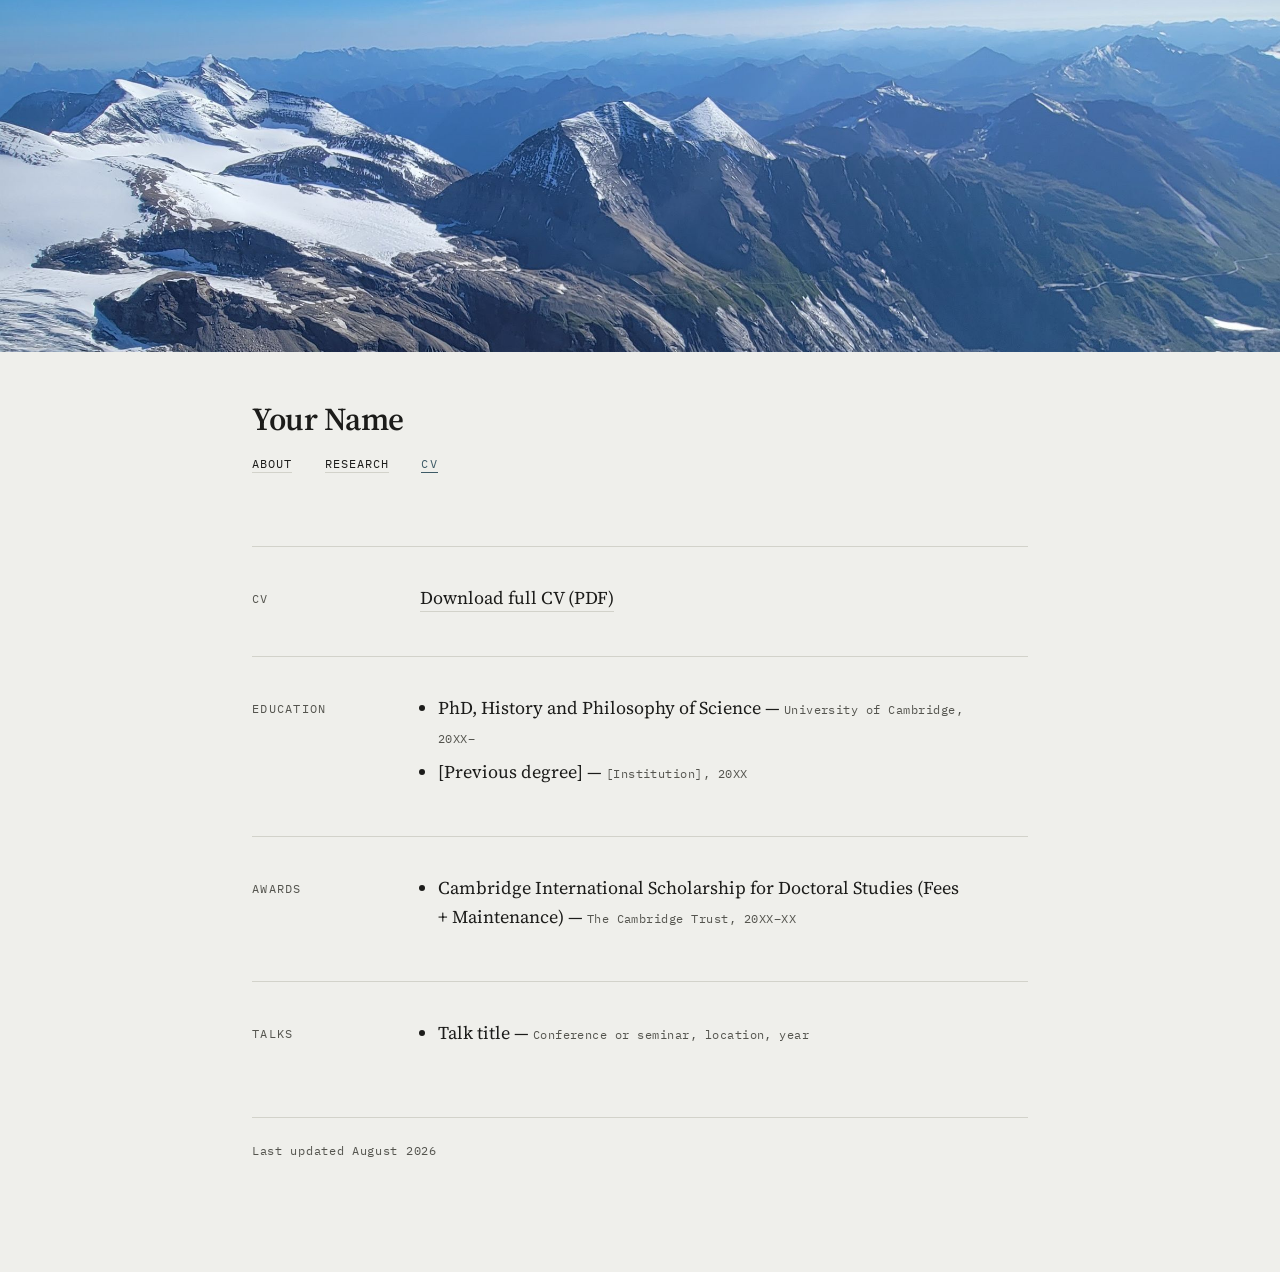
==== cv.html @ 705f52ce "Add files via upload" ====
<!DOCTYPE html>
<html lang="en">
<head>
<meta charset="utf-8">
<meta name="viewport" content="width=device-width, initial-scale=1">
<title>CV — Your Name</title>
<meta name="description" content="Academic website — philosophy of medicine, psychiatry, and addiction.">
<link rel="preconnect" href="https://fonts.googleapis.com">
<link rel="preconnect" href="https://fonts.gstatic.com" crossorigin>
<link href="https://fonts.googleapis.com/css2?family=Source+Serif+4:opsz,wght@8..60,400;8..60,600&family=IBM+Plex+Mono:wght@400;500&display=swap" rel="stylesheet">
<link rel="stylesheet" href="style.css">
</head>
<body>
<div class="page">

  <header>
    <img class="banner" src="header.jpg" alt="" onerror="this.style.display='none'">
    <h1>Your Name</h1>
    <nav>
      <a href="index.html">About</a>
      <a href="research.html">Research</a>
      <a href="cv.html" class="nav-current">CV</a>
      <!-- <a href="teaching.html">Teaching</a> -->
    </nav>
  </header>

  <section>
    <div class="label">CV</div>
    <div>
      <p><a href="cv.pdf">Download full CV (PDF)</a></p>
    </div>
  </section>

  <section>
    <div class="label">Education</div>
    <div>
      <ul>
        <li>PhD, History and Philosophy of Science — <span class="meta">University of Cambridge, 20XX–</span></li>
        <li>[Previous degree] — <span class="meta">[Institution], 20XX</span></li>
      </ul>
    </div>
  </section>

  <section>
    <div class="label">Awards</div>
    <div>
      <ul>
        <li>Cambridge International Scholarship for Doctoral Studies (Fees + Maintenance) — <span class="meta">The Cambridge Trust, 20XX–XX</span></li>
      </ul>
    </div>
  </section>

  <section>
    <div class="label">Talks</div>
    <div>
      <ul>
        <li>Talk title — <span class="meta">Conference or seminar, location, year</span></li>
      </ul>
    </div>
  </section>

  <footer>
    Last updated August 2026
  </footer>

</div>
</body>
</html>
---- style.css ----
:root{
    --paper:#EFEFEB;
    --ink:#1C1C1A;
    --ink-soft:#54544E;
    --rule:#D2D2CA;
    --accent:#3D5A66;
    --measure:34rem;
  }

  *{box-sizing:border-box;}

  html{-webkit-text-size-adjust:100%;}

  body{
    margin:0;
    overflow-x:hidden;
    background:var(--paper);
    color:var(--ink);
    font-family:"Source Serif 4",Georgia,serif;
    font-size:18px;
    line-height:1.62;
    font-optical-sizing:auto;
  }

  .page{
    max-width:52rem;
    margin:0 auto;
    padding:0 1.75rem 7rem;
  }

  /* ---- masthead ---- */

  header{margin-bottom:4.5rem;}

  h1{
    font-size:2rem;
    font-weight:600;
    letter-spacing:-0.015em;
    line-height:1.2;
    margin:0 0 1rem;
  }

  nav{
    font-family:"IBM Plex Mono",ui-monospace,monospace;
    font-size:0.76rem;
    letter-spacing:0.09em;
    text-transform:uppercase;
  }

  nav a{margin-right:1.5rem;}

  /* ---- marginalia sections ---- */

  section{
    display:grid;
    grid-template-columns:8rem minmax(0,var(--measure));
    gap:2.5rem;
    padding-top:2.25rem;
    border-top:1px solid var(--rule);
    margin-top:2.75rem;
  }

  .label{
    font-family:"IBM Plex Mono",ui-monospace,monospace;
    font-size:0.72rem;
    letter-spacing:0.11em;
    text-transform:uppercase;
    color:var(--ink-soft);
    padding-top:0.45rem;
  }

  section > div > :first-child{margin-top:0;}
  section > div > :last-child{margin-bottom:0;}

  p{margin:0 0 1.15rem;}

  h2{
    font-size:1.05rem;
    font-weight:600;
    margin:2.25rem 0 0.35rem;
    letter-spacing:-0.005em;
  }

  .meta{
    font-family:"IBM Plex Mono",ui-monospace,monospace;
    font-size:0.75rem;
    letter-spacing:0.04em;
    color:var(--ink-soft);
    margin:0 0 0.75rem;
  }

  ul{margin:0 0 1.15rem;padding-left:1.1rem;}
  li{margin-bottom:0.35rem;}

  /* ---- links ---- */

  a{
    color:var(--ink);
    text-decoration:none;
    border-bottom:1px solid var(--rule);
    padding-bottom:1px;
    transition:border-color 0.15s ease,color 0.15s ease;
  }

  a:hover,a:focus-visible{
    color:var(--accent);
    border-bottom-color:var(--accent);
  }

  a:focus-visible{
    outline:2px solid var(--accent);
    outline-offset:3px;
    border-radius:1px;
  }

  /* ---- header image (optional — delete the <img> in the HTML if unwanted) ---- */

  .banner{
    width:100vw;
    margin-left:calc(50% - 50vw);
    height:22rem;
    object-fit:cover;
    object-position:center;
    display:block;
    margin-bottom:3rem;
  }

  @media (max-width:640px){
    .banner{height:11rem;margin-bottom:1.75rem;}
  }

  footer{
    margin-top:4rem;
    padding-top:1.5rem;
    border-top:1px solid var(--rule);
    font-family:"IBM Plex Mono",ui-monospace,monospace;
    font-size:0.72rem;
    letter-spacing:0.06em;
    color:var(--ink-soft);
  }

  /* ---- mobile ---- */

  @media (max-width:640px){
    body{font-size:17px;}
    .page{padding:0 1.35rem 4.5rem;}
    header{margin-bottom:3rem;}
    section{
      grid-template-columns:1fr;
      gap:0.9rem;
      padding-top:1.75rem;
      margin-top:2rem;
    }
    .label{padding-top:0;}
    nav a{display:inline-block;margin:0 1.25rem 0.4rem 0;}
  }

  @media (prefers-reduced-motion:reduce){
    *{transition:none !important;}
  }

.nav-current{
  border-bottom-color:var(--accent);
  color:var(--accent);
}
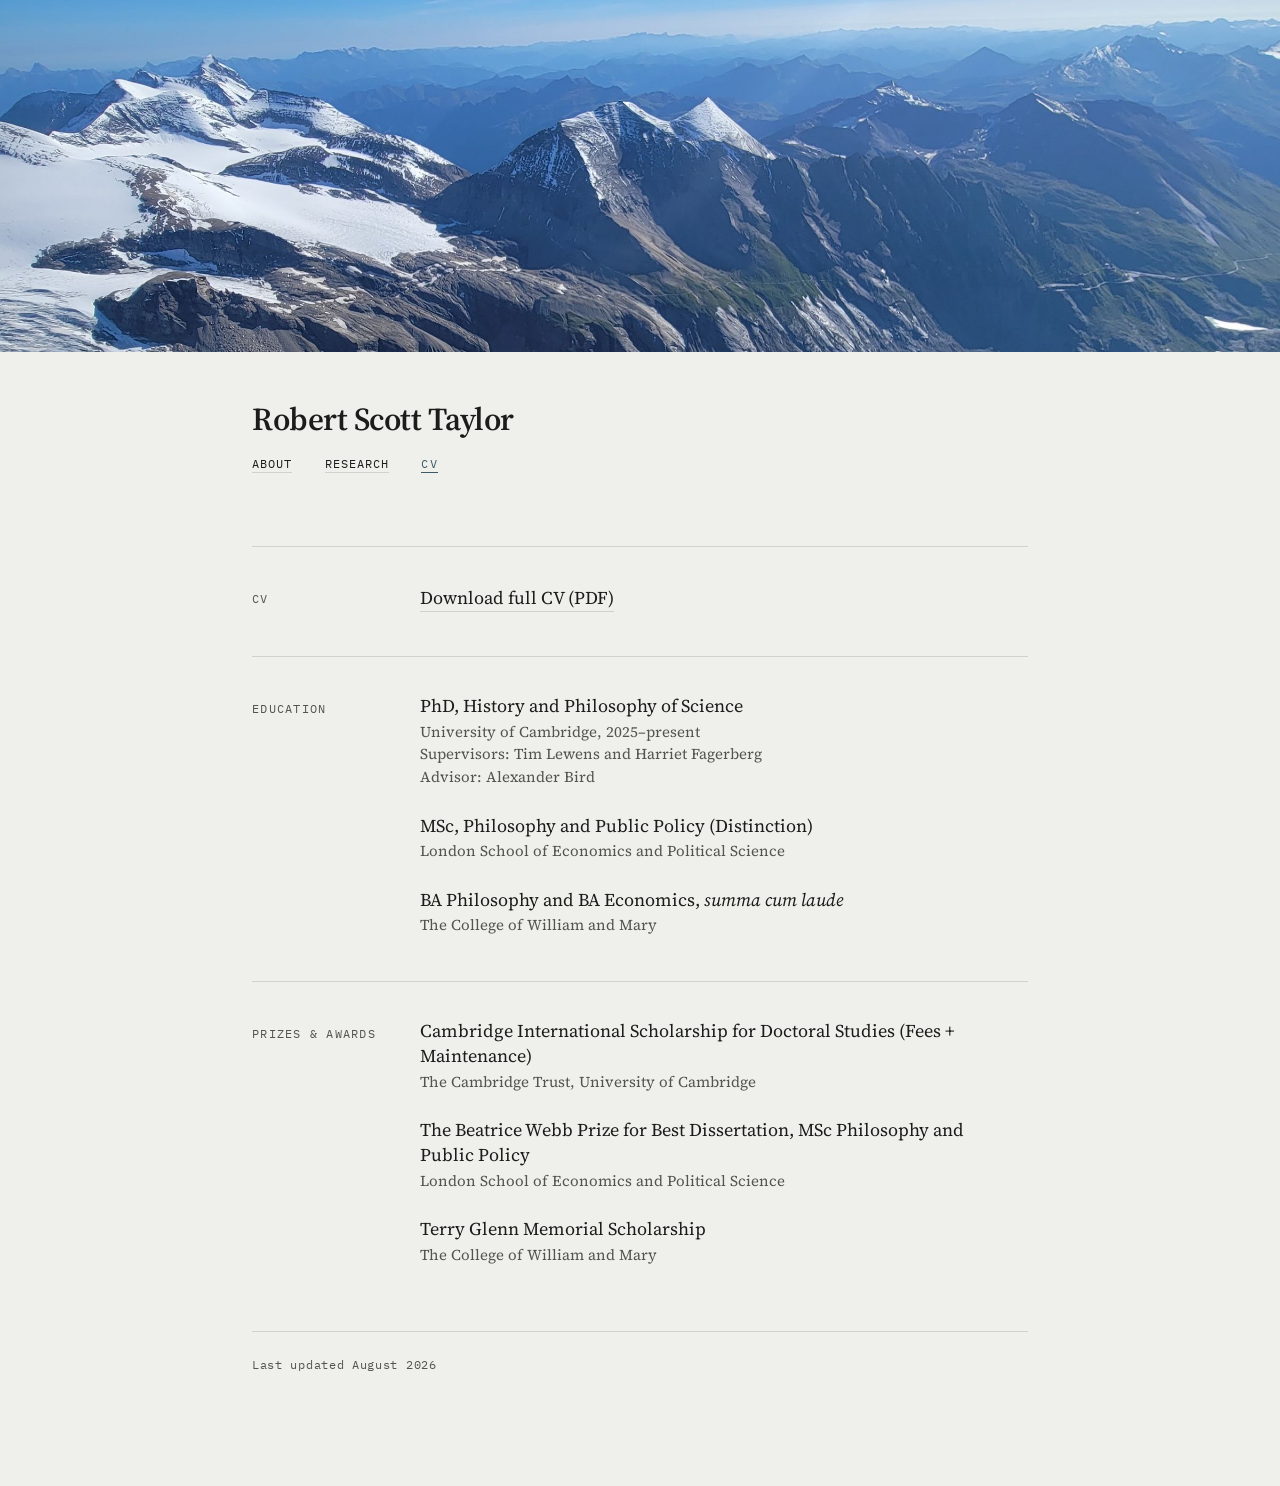
==== commit b077e181: "Add files via upload" ====
--- a/cv.html
+++ b/cv.html
@@ -3,8 +3,8 @@
 <head>
 <meta charset="utf-8">
 <meta name="viewport" content="width=device-width, initial-scale=1">
-<title>CV — Your Name</title>
-<meta name="description" content="Academic website — philosophy of medicine, psychiatry, and addiction.">
+<title>CV — Robert Scott Taylor</title>
+<meta name="description" content="Robert Scott Taylor, PhD student in History and Philosophy of Science at the University of Cambridge, working on the philosophy of medicine, psychiatry, and addiction.">
 <link rel="preconnect" href="https://fonts.googleapis.com">
 <link rel="preconnect" href="https://fonts.gstatic.com" crossorigin>
 <link href="https://fonts.googleapis.com/css2?family=Source+Serif+4:opsz,wght@8..60,400;8..60,600&family=IBM+Plex+Mono:wght@400;500&display=swap" rel="stylesheet">
@@ -15,7 +15,7 @@
 
   <header>
     <img class="banner" src="header.jpg" alt="" onerror="this.style.display='none'">
-    <h1>Your Name</h1>
+    <h1>Robert Scott Taylor</h1>
     <nav>
       <a href="index.html">About</a>
       <a href="research.html">Research</a>
@@ -34,28 +34,38 @@
   <section>
     <div class="label">Education</div>
     <div>
-      <ul>
-        <li>PhD, History and Philosophy of Science — <span class="meta">University of Cambridge, 20XX–</span></li>
-        <li>[Previous degree] — <span class="meta">[Institution], 20XX</span></li>
-      </ul>
+      <div class="entry">
+        <div class="entry-title">PhD, History and Philosophy of Science</div>
+        <div class="entry-detail">University of Cambridge, 2025&ndash;present</div>
+        <div class="entry-detail">Supervisors: Tim Lewens and Harriet Fagerberg</div>
+        <div class="entry-detail">Advisor: Alexander Bird</div>
+      </div>
+      <div class="entry">
+        <div class="entry-title">MSc, Philosophy and Public Policy (Distinction)</div>
+        <div class="entry-detail">London School of Economics and Political Science</div>
+      </div>
+      <div class="entry">
+        <div class="entry-title">BA Philosophy and BA Economics, <em>summa cum laude</em></div>
+        <div class="entry-detail">The College of William and Mary</div>
+      </div>
     </div>
   </section>
 
   <section>
-    <div class="label">Awards</div>
+    <div class="label">Prizes &amp; awards</div>
     <div>
-      <ul>
-        <li>Cambridge International Scholarship for Doctoral Studies (Fees + Maintenance) — <span class="meta">The Cambridge Trust, 20XX–XX</span></li>
-      </ul>
-    </div>
-  </section>
-
-  <section>
-    <div class="label">Talks</div>
-    <div>
-      <ul>
-        <li>Talk title — <span class="meta">Conference or seminar, location, year</span></li>
-      </ul>
+      <div class="entry">
+        <div class="entry-title">Cambridge International Scholarship for Doctoral Studies (Fees + Maintenance)</div>
+        <div class="entry-detail">The Cambridge Trust, University of Cambridge</div>
+      </div>
+      <div class="entry">
+        <div class="entry-title">The Beatrice Webb Prize for Best Dissertation, MSc Philosophy and Public Policy</div>
+        <div class="entry-detail">London School of Economics and Political Science</div>
+      </div>
+      <div class="entry">
+        <div class="entry-title">Terry Glenn Memorial Scholarship</div>
+        <div class="entry-detail">The College of William and Mary</div>
+      </div>
     </div>
   </section>
 
--- a/style.css
+++ b/style.css
@@ -82,14 +82,28 @@
   }
 
   .meta{
-    font-family:"IBM Plex Mono",ui-monospace,monospace;
-    font-size:0.75rem;
-    letter-spacing:0.04em;
+    font-size:0.94rem;
     color:var(--ink-soft);
     margin:0 0 0.75rem;
   }
 
   ul{margin:0 0 1.15rem;padding-left:1.1rem;}
+
+  /* ---- CV entries ---- */
+
+  .entry{margin-bottom:1.5rem;}
+  .entry:last-child{margin-bottom:0;}
+
+  .entry-title{
+    line-height:1.4;
+    margin-bottom:0.15rem;
+  }
+
+  .entry-detail{
+    font-size:0.94rem;
+    line-height:1.5;
+    color:var(--ink-soft);
+  }
   li{margin-bottom:0.35rem;}
 
   /* ---- links ---- */
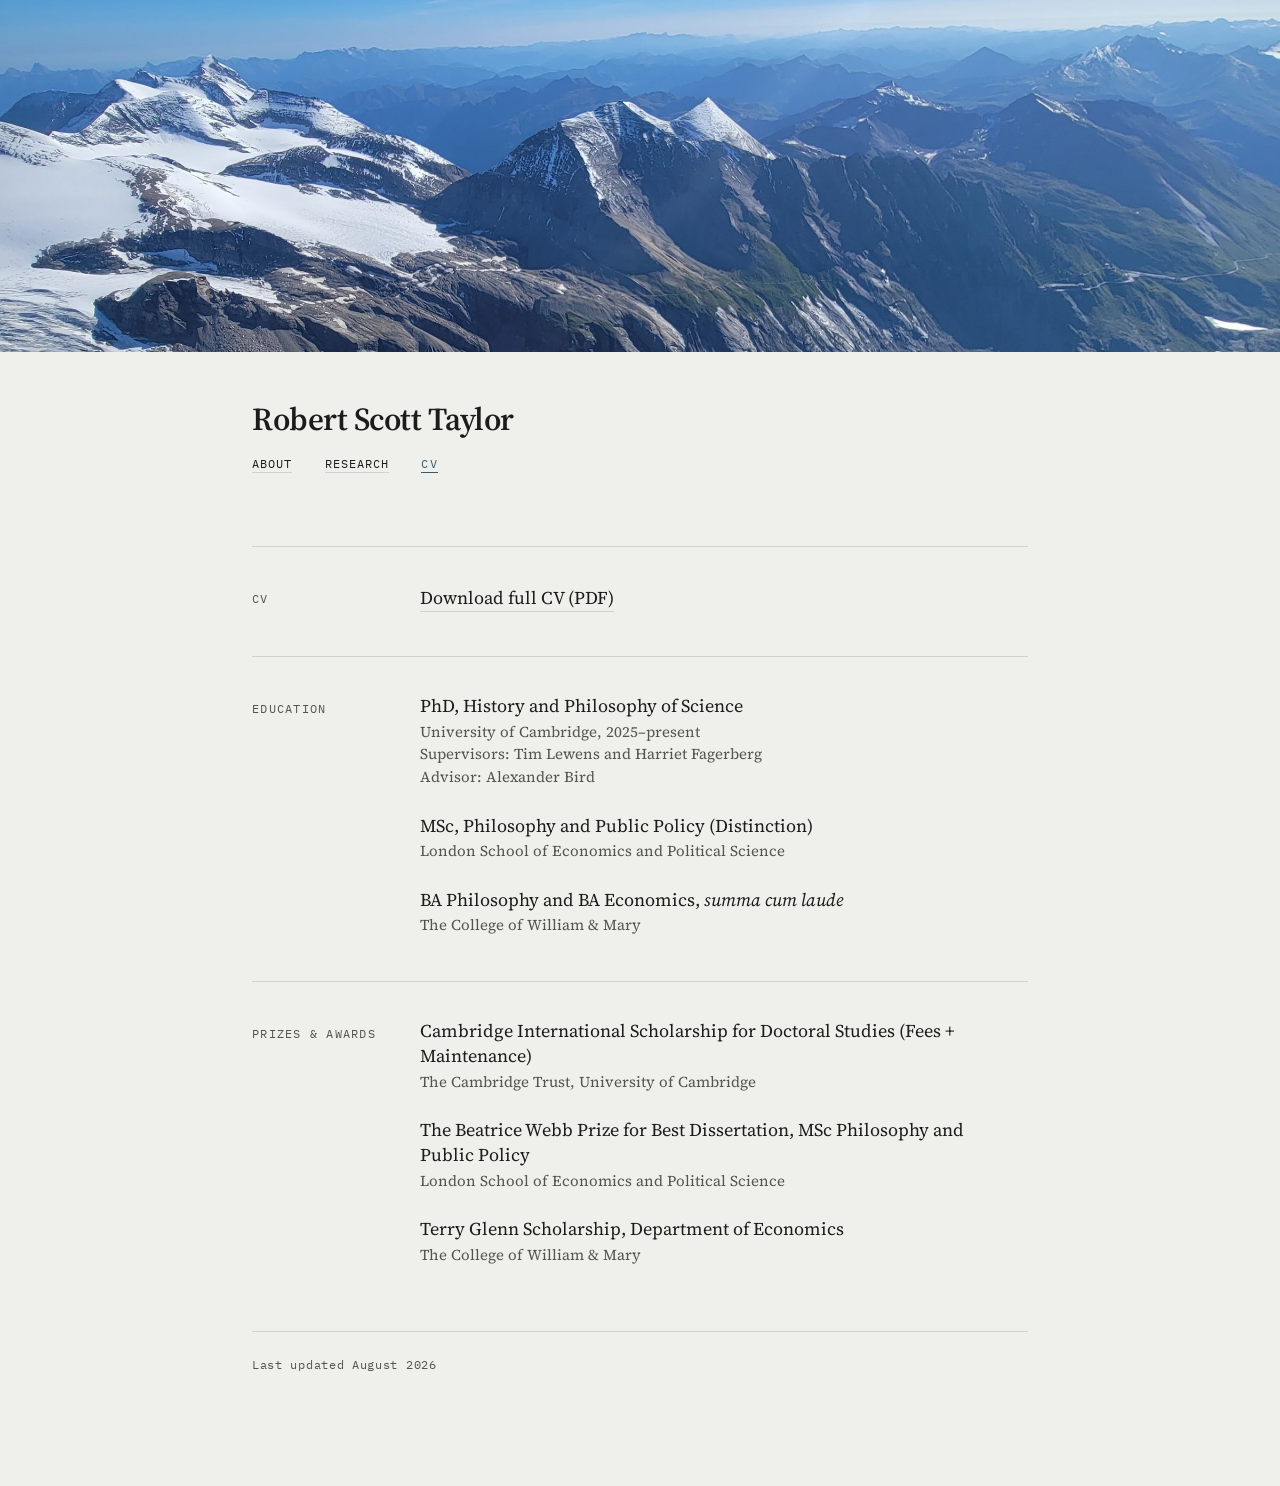
==== commit faa218ca: "Update cv.html" ====
--- a/cv.html
+++ b/cv.html
@@ -46,7 +46,7 @@
       </div>
       <div class="entry">
         <div class="entry-title">BA Philosophy and BA Economics, <em>summa cum laude</em></div>
-        <div class="entry-detail">The College of William and Mary</div>
+        <div class="entry-detail">The College of William &amp; Mary</div>
       </div>
     </div>
   </section>
@@ -63,8 +63,8 @@
         <div class="entry-detail">London School of Economics and Political Science</div>
       </div>
       <div class="entry">
-        <div class="entry-title">Terry Glenn Memorial Scholarship</div>
-        <div class="entry-detail">The College of William and Mary</div>
+        <div class="entry-title">Terry Glenn Scholarship, Department of Economics</div>
+        <div class="entry-detail">The College of William &amp; Mary</div>
       </div>
     </div>
   </section>
